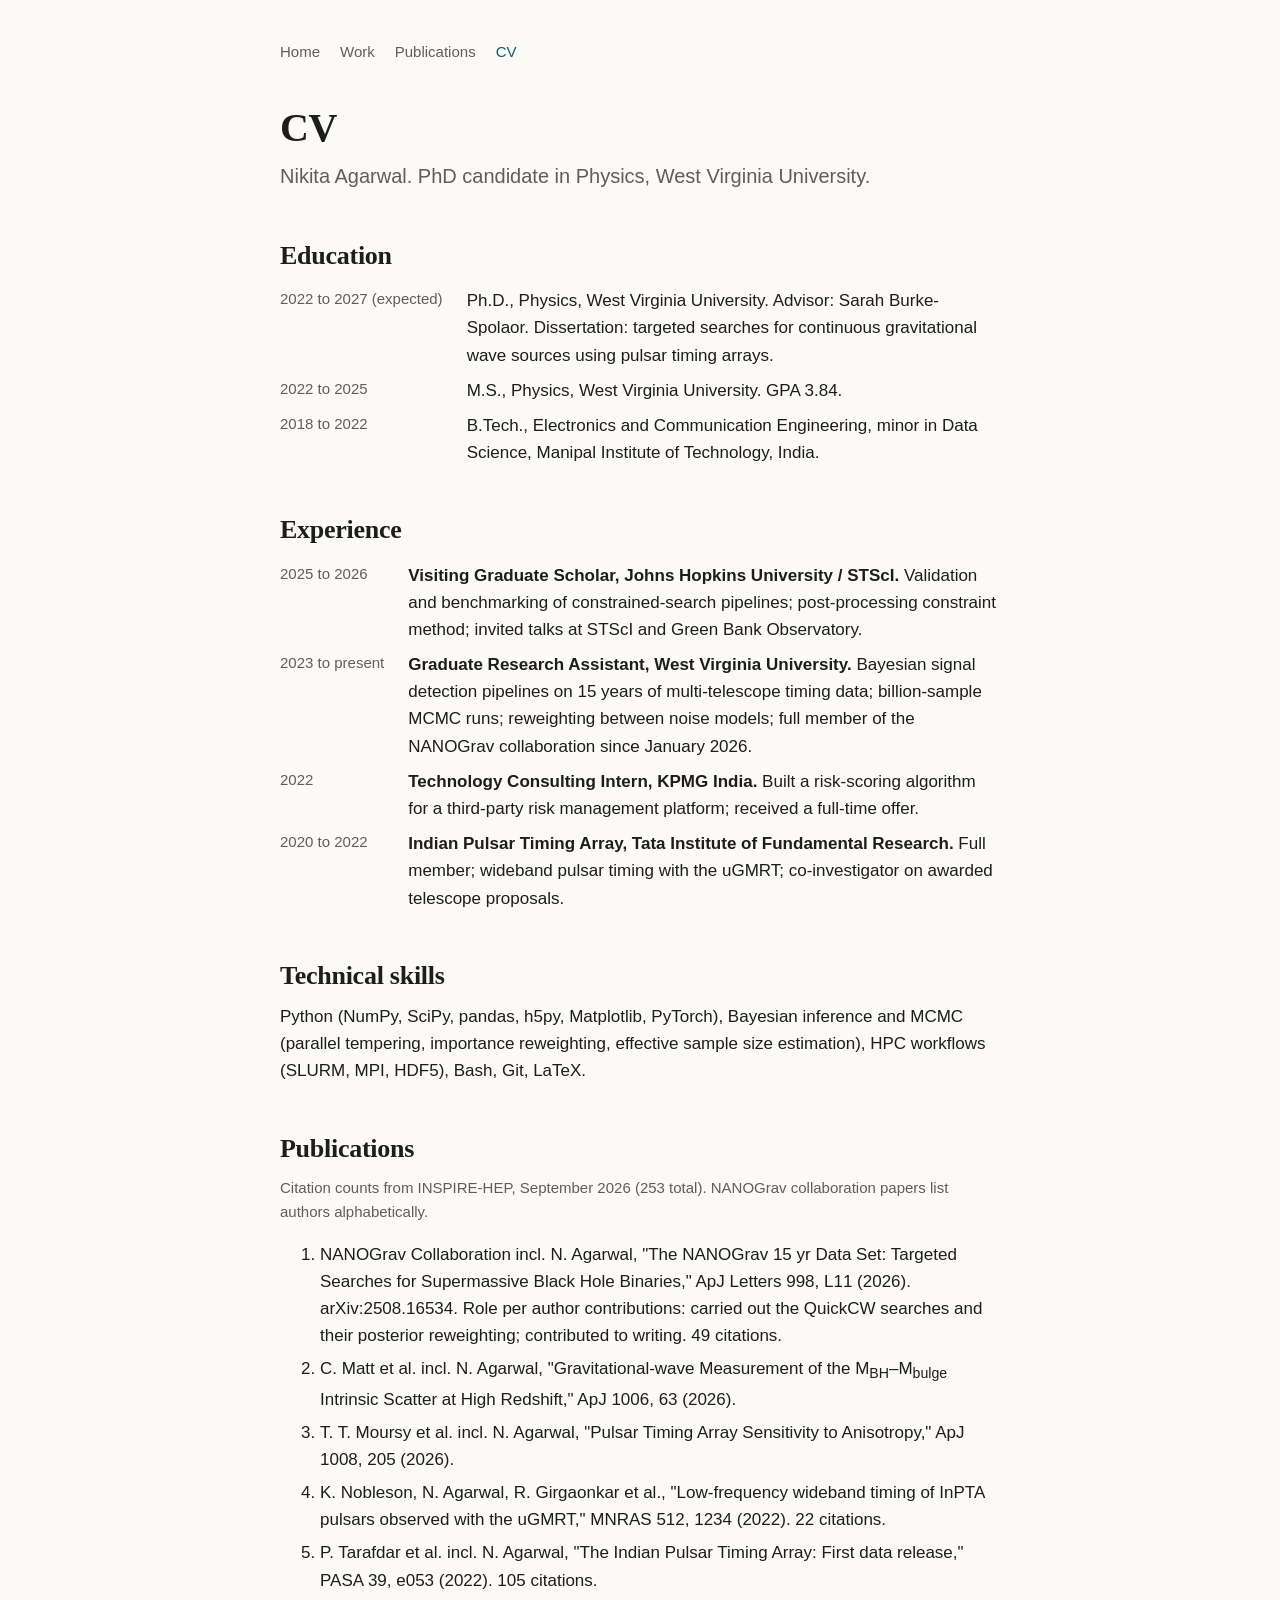
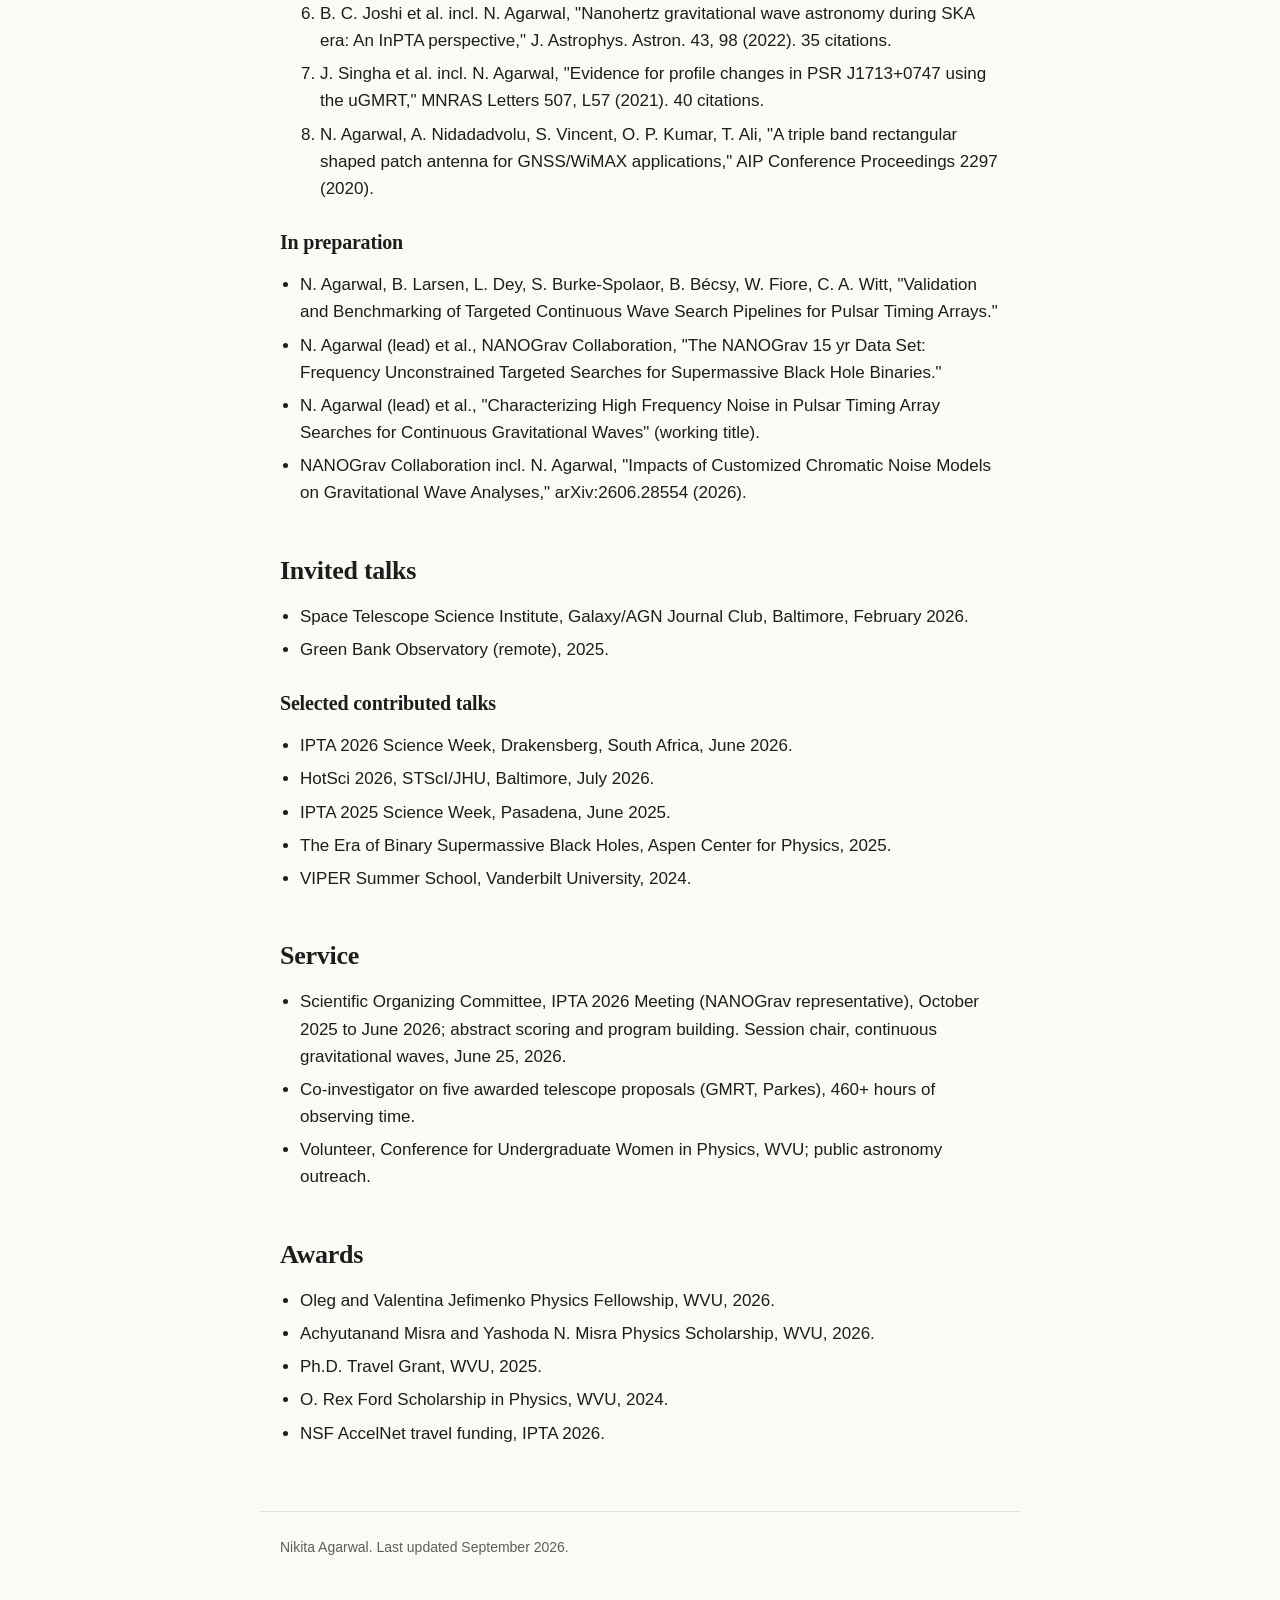
==== cv.html @ 9b52d71b "Add files via upload" ====
<!doctype html>
<html lang="en">
<head>
<meta charset="utf-8">
<meta name="viewport" content="width=device-width, initial-scale=1">
<title>Nikita Agarwal, CV</title>
<meta name="description" content="CV of Nikita Agarwal: education, experience, publications, talks, service and awards.">
<link rel="stylesheet" href="style.css">
</head>
<body>
<header>
  <nav>
    <a href="index.html">Home</a>
    <a href="index.html#work">Work</a>
    <a href="index.html#publications">Publications</a>
    <a href="cv.html" aria-current="page">CV</a>
  </nav>
  <h1>CV</h1>
  <p class="lede">Nikita Agarwal. PhD candidate in Physics, West Virginia University.</p>
</header>

<main>
  <h2>Education</h2>
  <dl class="kv">
    <dt>2022 to 2027 (expected)</dt><dd>Ph.D., Physics, West Virginia University. Advisor: Sarah Burke-Spolaor. Dissertation: targeted searches for continuous gravitational wave sources using pulsar timing arrays.</dd>
    <dt>2022 to 2025</dt><dd>M.S., Physics, West Virginia University. GPA 3.84.</dd>
    <dt>2018 to 2022</dt><dd>B.Tech., Electronics and Communication Engineering, minor in Data Science, Manipal Institute of Technology, India.</dd>
  </dl>

  <h2>Experience</h2>
  <dl class="kv">
    <dt>2025 to 2026</dt><dd><strong>Visiting Graduate Scholar, Johns Hopkins University / STScI.</strong> Validation and benchmarking of constrained-search pipelines; post-processing constraint method; invited talks at STScI and Green Bank Observatory.</dd>
    <dt>2023 to present</dt><dd><strong>Graduate Research Assistant, West Virginia University.</strong> Bayesian signal detection pipelines on 15 years of multi-telescope timing data; billion-sample MCMC runs; reweighting between noise models; full member of the NANOGrav collaboration since January 2026.</dd>
    <dt>2022</dt><dd><strong>Technology Consulting Intern, KPMG India.</strong> Built a risk-scoring algorithm for a third-party risk management platform; received a full-time offer.</dd>
    <dt>2020 to 2022</dt><dd><strong>Indian Pulsar Timing Array, Tata Institute of Fundamental Research.</strong> Full member; wideband pulsar timing with the uGMRT; co-investigator on awarded telescope proposals.</dd>
  </dl>

  <h2>Technical skills</h2>
  <p>Python (NumPy, SciPy, pandas, h5py, Matplotlib, PyTorch), Bayesian inference and MCMC (parallel tempering, importance reweighting, effective sample size estimation), HPC workflows (SLURM, MPI, HDF5), Bash, Git, LaTeX.</p>

  <h2>Publications</h2>
  <p class="meta">Citation counts from INSPIRE-HEP, September 2026 (253 total). NANOGrav collaboration papers list authors alphabetically.</p>
  <ol>
    <li>NANOGrav Collaboration incl. N. Agarwal, "The NANOGrav 15 yr Data Set: Targeted Searches for Supermassive Black Hole Binaries," ApJ Letters 998, L11 (2026). arXiv:2508.16534. Role per author contributions: carried out the QuickCW searches and their posterior reweighting; contributed to writing. 49 citations.</li>
    <li>C. Matt et al. incl. N. Agarwal, "Gravitational-wave Measurement of the M<sub>BH</sub>–M<sub>bulge</sub> Intrinsic Scatter at High Redshift," ApJ 1006, 63 (2026).</li>
    <li>T. T. Moursy et al. incl. N. Agarwal, "Pulsar Timing Array Sensitivity to Anisotropy," ApJ 1008, 205 (2026).</li>
    <li>K. Nobleson, N. Agarwal, R. Girgaonkar et al., "Low-frequency wideband timing of InPTA pulsars observed with the uGMRT," MNRAS 512, 1234 (2022). 22 citations.</li>
    <li>P. Tarafdar et al. incl. N. Agarwal, "The Indian Pulsar Timing Array: First data release," PASA 39, e053 (2022). 105 citations.</li>
    <li>B. C. Joshi et al. incl. N. Agarwal, "Nanohertz gravitational wave astronomy during SKA era: An InPTA perspective," J. Astrophys. Astron. 43, 98 (2022). 35 citations.</li>
    <li>J. Singha et al. incl. N. Agarwal, "Evidence for profile changes in PSR J1713+0747 using the uGMRT," MNRAS Letters 507, L57 (2021). 40 citations.</li>
    <li>N. Agarwal, A. Nidadadvolu, S. Vincent, O. P. Kumar, T. Ali, "A triple band rectangular shaped patch antenna for GNSS/WiMAX applications," AIP Conference Proceedings 2297 (2020).</li>
  </ol>
  <h3>In preparation</h3>
  <ul>
    <li>N. Agarwal, B. Larsen, L. Dey, S. Burke-Spolaor, B. Bécsy, W. Fiore, C. A. Witt, "Validation and Benchmarking of Targeted Continuous Wave Search Pipelines for Pulsar Timing Arrays."</li>
    <li>N. Agarwal (lead) et al., NANOGrav Collaboration, "The NANOGrav 15 yr Data Set: Frequency Unconstrained Targeted Searches for Supermassive Black Hole Binaries."</li>
    <li>N. Agarwal (lead) et al., "Characterizing High Frequency Noise in Pulsar Timing Array Searches for Continuous Gravitational Waves" (working title).</li>
    <li>NANOGrav Collaboration incl. N. Agarwal, "Impacts of Customized Chromatic Noise Models on Gravitational Wave Analyses," arXiv:2606.28554 (2026).</li>
  </ul>

  <h2>Invited talks</h2>
  <ul>
    <li>Space Telescope Science Institute, Galaxy/AGN Journal Club, Baltimore, February 2026.</li>
    <li>Green Bank Observatory (remote), 2025.</li>
  </ul>
  <h3>Selected contributed talks</h3>
  <ul>
    <li>IPTA 2026 Science Week, Drakensberg, South Africa, June 2026.</li>
    <li>HotSci 2026, STScI/JHU, Baltimore, July 2026.</li>
    <li>IPTA 2025 Science Week, Pasadena, June 2025.</li>
    <li>The Era of Binary Supermassive Black Holes, Aspen Center for Physics, 2025.</li>
    <li>VIPER Summer School, Vanderbilt University, 2024.</li>
  </ul>

  <h2>Service</h2>
  <ul>
    <li>Scientific Organizing Committee, IPTA 2026 Meeting (NANOGrav representative), October 2025 to June 2026; abstract scoring and program building. Session chair, continuous gravitational waves, June 25, 2026.</li>
    <li>Co-investigator on five awarded telescope proposals (GMRT, Parkes), 460+ hours of observing time.</li>
    <li>Volunteer, Conference for Undergraduate Women in Physics, WVU; public astronomy outreach.</li>
  </ul>

  <h2>Awards</h2>
  <ul>
    <li>Oleg and Valentina Jefimenko Physics Fellowship, WVU, 2026.</li>
    <li>Achyutanand Misra and Yashoda N. Misra Physics Scholarship, WVU, 2026.</li>
    <li>Ph.D. Travel Grant, WVU, 2025.</li>
    <li>O. Rex Ford Scholarship in Physics, WVU, 2024.</li>
    <li>NSF AccelNet travel funding, IPTA 2026.</li>
  </ul>
</main>

<footer>Nikita Agarwal. Last updated September 2026.</footer>
</body>
</html>
---- style.css ----
:root {
  --bg: #fbfaf7;
  --fg: #1d1d1b;
  --muted: #5f5e59;
  --accent: #0f5e63;
  --line: #e3e1da;
  --card: #ffffff;
  --maxw: 760px;
}
@media (prefers-color-scheme: dark) {
  :root {
    --bg: #14151a;
    --fg: #ececea;
    --muted: #a3a29b;
    --accent: #6fc5c8;
    --line: #2b2d35;
    --card: #1b1d24;
  }
}
* { box-sizing: border-box; }
html { -webkit-text-size-adjust: 100%; }
body {
  margin: 0;
  background: var(--bg);
  color: var(--fg);
  font: 17px/1.6 -apple-system, BlinkMacSystemFont, "Segoe UI", Roboto, Helvetica, Arial, sans-serif;
}
main, header, footer { max-width: var(--maxw); margin: 0 auto; padding: 0 20px; }
header { padding-top: 40px; }
nav { display: flex; gap: 20px; font-size: 15px; margin-bottom: 40px; }
nav a { color: var(--muted); text-decoration: none; }
nav a:hover, nav a[aria-current="page"] { color: var(--accent); }
h1, h2, h3 { font-family: Georgia, "Times New Roman", serif; font-weight: 600; line-height: 1.2; letter-spacing: -0.01em; }
h1 { font-size: 40px; margin: 0 0 8px; }
h2 { font-size: 26px; margin: 48px 0 12px; }
h3 { font-size: 20px; margin: 28px 0 8px; }
.lede { font-size: 20px; color: var(--muted); margin: 0 0 24px; }
a { color: var(--accent); }
p { margin: 0 0 16px; }
.cards { display: grid; gap: 16px; margin: 20px 0; }
.card { display: block; padding: 18px 20px; border: 1px solid var(--line); border-radius: 10px; background: var(--card); text-decoration: none; color: inherit; }
.card:hover { border-color: var(--accent); }
.card h3 { margin: 0 0 6px; }
.card p { margin: 0; color: var(--muted); font-size: 16px; }
.card .tag { display: inline-block; font-size: 13px; color: var(--accent); margin-bottom: 8px; letter-spacing: 0.02em; }
ul { padding-left: 20px; }
li { margin-bottom: 6px; }
.meta { color: var(--muted); font-size: 15px; }
.kv { display: grid; grid-template-columns: 1fr; gap: 8px 24px; margin: 16px 0; }
@media (min-width: 560px) { .kv { grid-template-columns: max-content 1fr; } }
.kv dt { color: var(--muted); font-size: 15px; }
.kv dd { margin: 0; }
footer { border-top: 1px solid var(--line); margin-top: 64px; padding: 24px 20px 48px; color: var(--muted); font-size: 14px; }
figure { margin: 24px 0; padding: 16px 20px; border-left: 3px solid var(--accent); background: var(--card); border-radius: 0 8px 8px 0; }
figure p { margin: 0; }
figcaption { color: var(--muted); font-size: 14px; margin-top: 8px; }
table { border-collapse: collapse; width: 100%; font-size: 15px; margin: 16px 0; }
th, td { text-align: left; padding: 8px 10px; border-bottom: 1px solid var(--line); vertical-align: top; }
th { color: var(--muted); font-weight: 600; }
code { font-family: ui-monospace, SFMono-Regular, Menlo, monospace; font-size: 0.92em; }
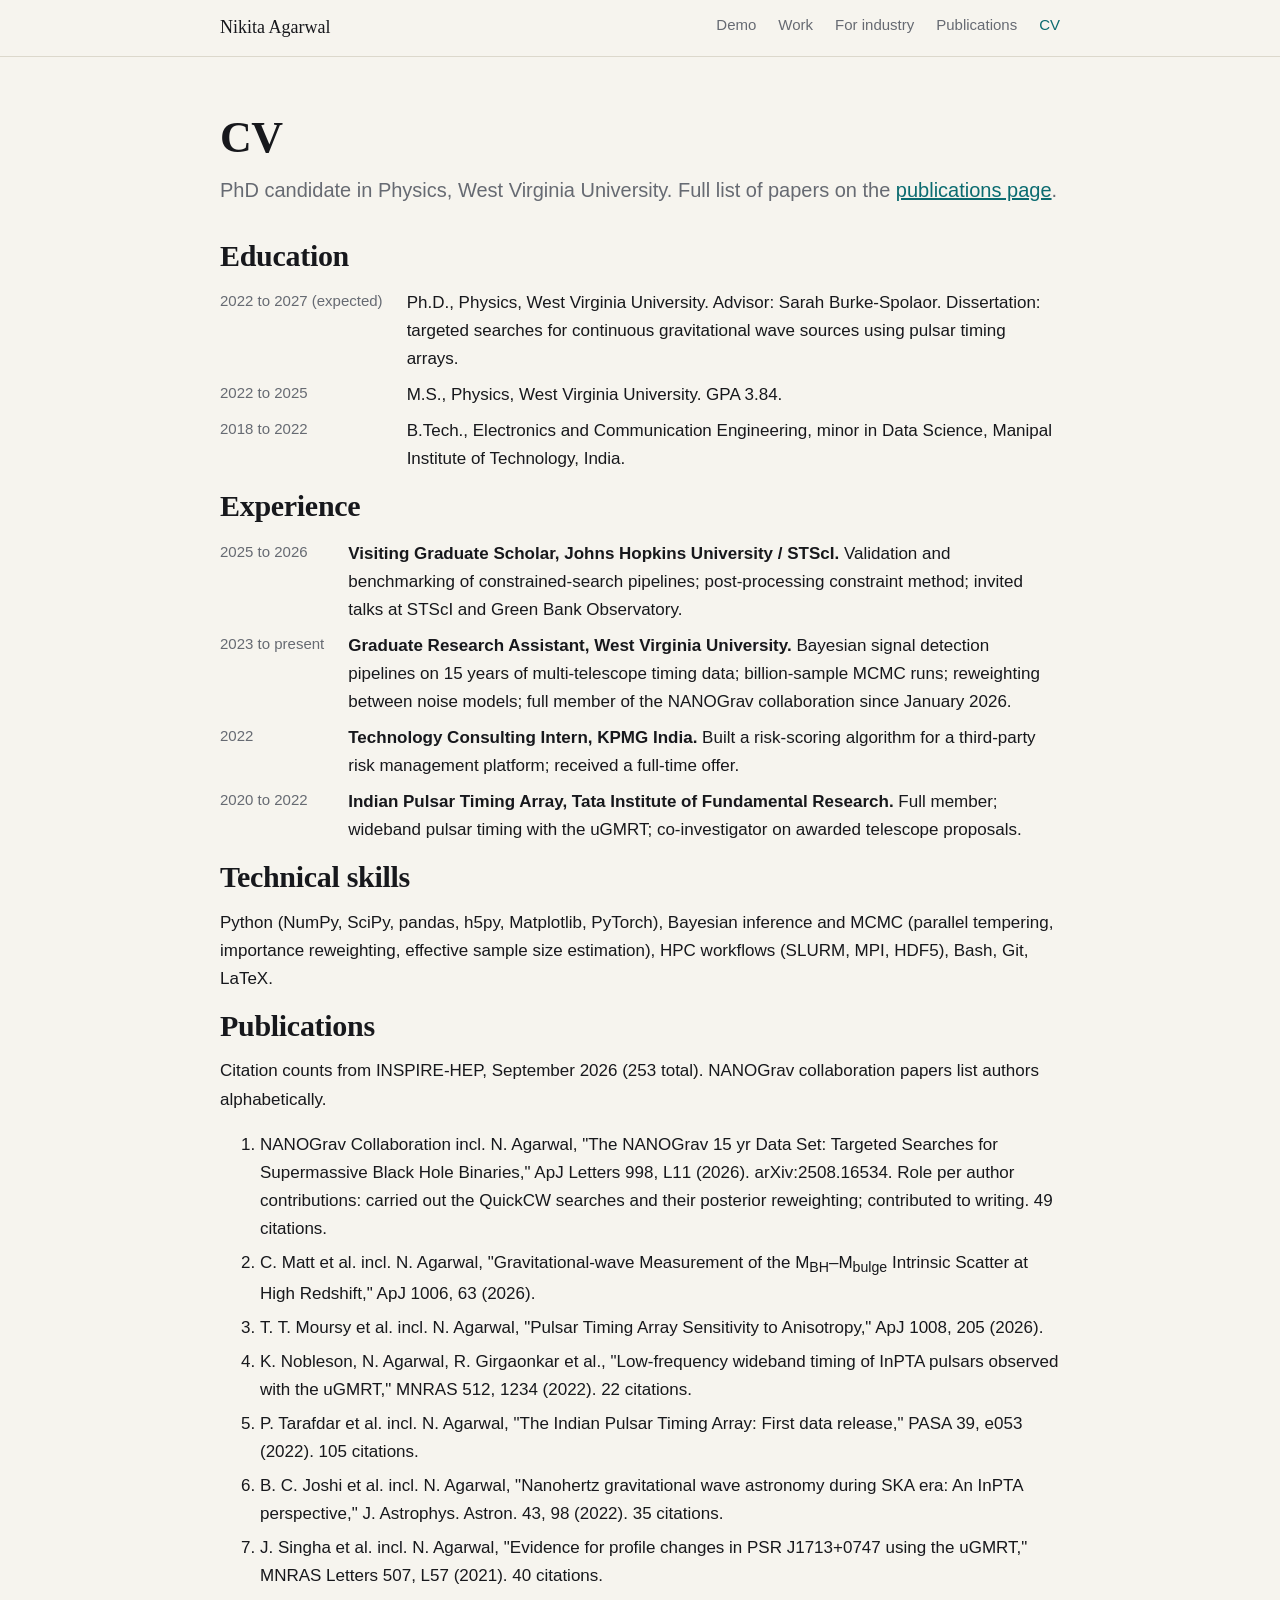
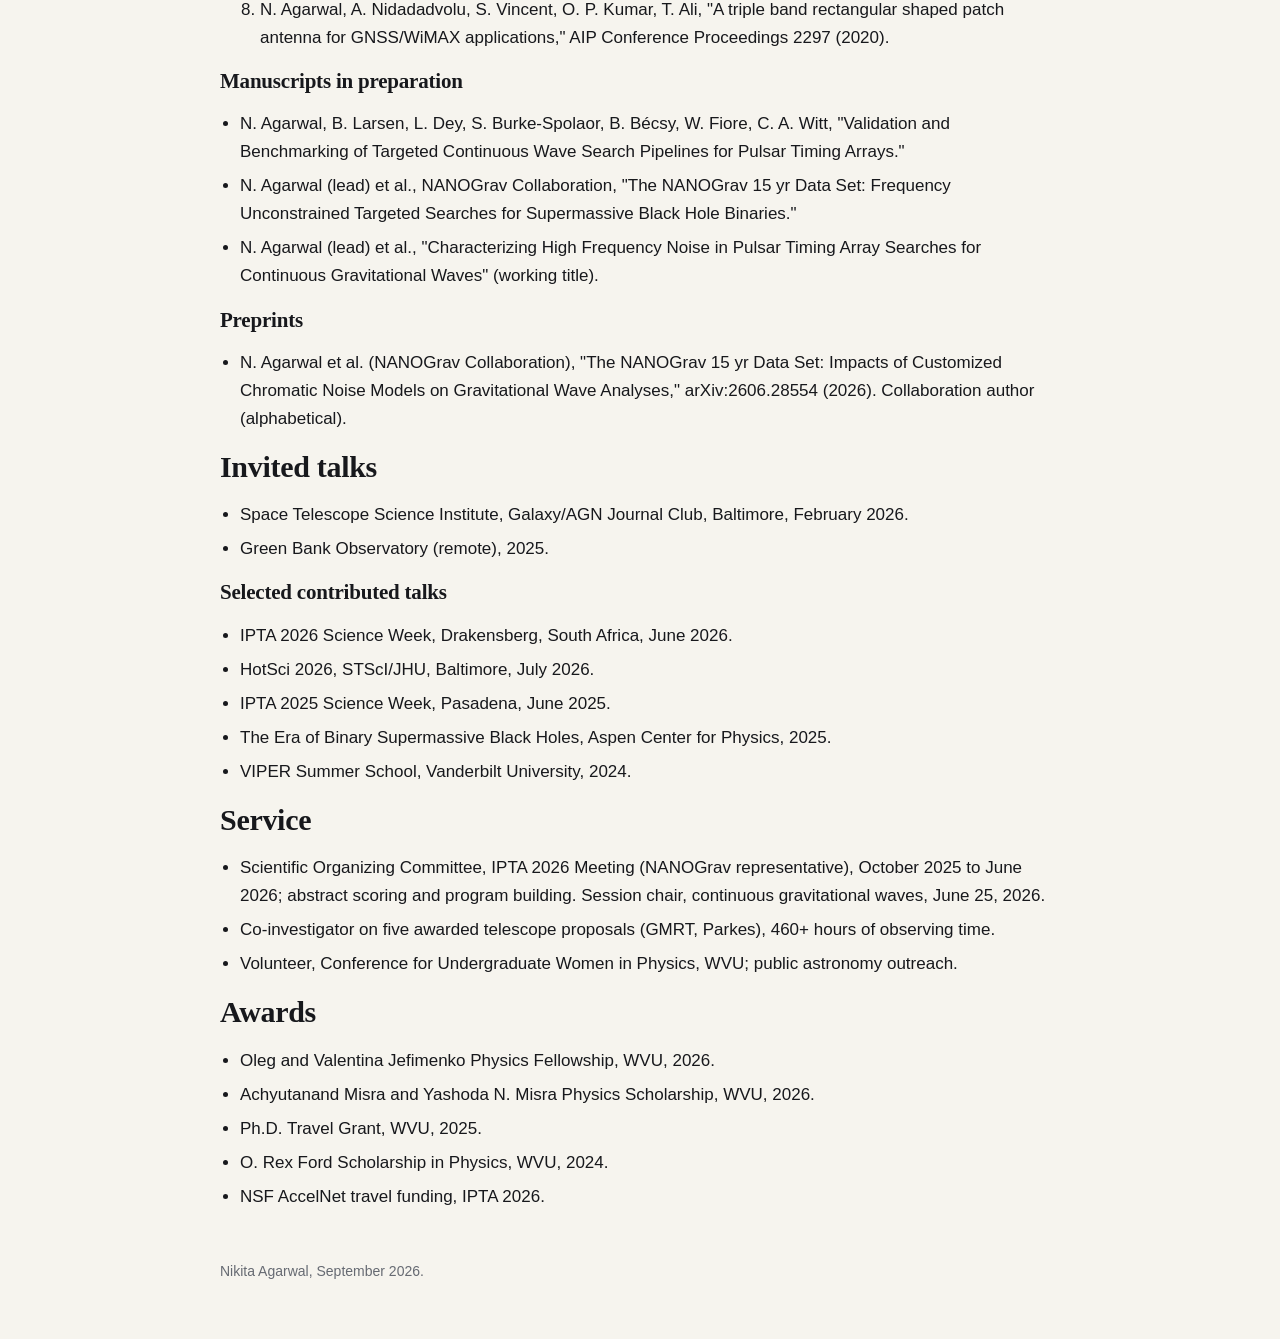
==== commit 242ca5e1: "Add files via upload" ====
--- a/cv.html
+++ b/cv.html
@@ -8,18 +8,22 @@
 <link rel="stylesheet" href="style.css">
 </head>
 <body>
-<header>
-  <nav>
-    <a href="index.html">Home</a>
-    <a href="index.html#work">Work</a>
-    <a href="index.html#publications">Publications</a>
-    <a href="cv.html" aria-current="page">CV</a>
-  </nav>
+<div class="nav"><div class="wrap">
+  <a class="brand" href="index.html">Nikita Agarwal</a>
+  <ul>
+    <li><a href="index.html#demo">Demo</a></li>
+    <li><a href="index.html#work">Work</a></li>
+    <li><a href="industry.html">For industry</a></li>
+    <li><a href="publications.html">Publications</a></li>
+    <li><a href="cv.html" aria-current="page">CV</a></li>
+  </ul>
+</div></div>
+<div class="article"><div class="wrap">
   <h1>CV</h1>
-  <p class="lede">Nikita Agarwal. PhD candidate in Physics, West Virginia University.</p>
-</header>
+  <p class="lede">PhD candidate in Physics, West Virginia University. Full list of papers on the <a href="publications.html">publications page</a>.</p>
+</div></div>
 
-<main>
+<main class="wrap">
   <h2>Education</h2>
   <dl class="kv">
     <dt>2022 to 2027 (expected)</dt><dd>Ph.D., Physics, West Virginia University. Advisor: Sarah Burke-Spolaor. Dissertation: targeted searches for continuous gravitational wave sources using pulsar timing arrays.</dd>
@@ -50,12 +54,15 @@
     <li>J. Singha et al. incl. N. Agarwal, "Evidence for profile changes in PSR J1713+0747 using the uGMRT," MNRAS Letters 507, L57 (2021). 40 citations.</li>
     <li>N. Agarwal, A. Nidadadvolu, S. Vincent, O. P. Kumar, T. Ali, "A triple band rectangular shaped patch antenna for GNSS/WiMAX applications," AIP Conference Proceedings 2297 (2020).</li>
   </ol>
-  <h3>In preparation</h3>
+  <h3>Manuscripts in preparation</h3>
   <ul>
     <li>N. Agarwal, B. Larsen, L. Dey, S. Burke-Spolaor, B. Bécsy, W. Fiore, C. A. Witt, "Validation and Benchmarking of Targeted Continuous Wave Search Pipelines for Pulsar Timing Arrays."</li>
     <li>N. Agarwal (lead) et al., NANOGrav Collaboration, "The NANOGrav 15 yr Data Set: Frequency Unconstrained Targeted Searches for Supermassive Black Hole Binaries."</li>
     <li>N. Agarwal (lead) et al., "Characterizing High Frequency Noise in Pulsar Timing Array Searches for Continuous Gravitational Waves" (working title).</li>
-    <li>NANOGrav Collaboration incl. N. Agarwal, "Impacts of Customized Chromatic Noise Models on Gravitational Wave Analyses," arXiv:2606.28554 (2026).</li>
+  </ul>
+  <h3>Preprints</h3>
+  <ul>
+    <li>N. Agarwal et al. (NANOGrav Collaboration), "The NANOGrav 15 yr Data Set: Impacts of Customized Chromatic Noise Models on Gravitational Wave Analyses," arXiv:2606.28554 (2026). Collaboration author (alphabetical).</li>
   </ul>
 
   <h2>Invited talks</h2>
@@ -89,6 +96,7 @@
   </ul>
 </main>
 
-<footer>Nikita Agarwal. Last updated September 2026.</footer>
+<footer><div class="wrap"><span>Nikita Agarwal, September 2026.</span></div></footer>
+<script src="script.js"></script>
 </body>
 </html>
--- a/style.css
+++ b/style.css
@@ -1,60 +1,144 @@
 :root {
-  --bg: #fbfaf7;
-  --fg: #1d1d1b;
-  --muted: #5f5e59;
-  --accent: #0f5e63;
-  --line: #e3e1da;
-  --card: #ffffff;
-  --maxw: 760px;
+  --bg: #f6f4ee;
+  --bg2: #ecE9df;
+  --fg: #17181c;
+  --muted: #666a72;
+  --accent: #0b6b70;
+  --accent2: #c8622b;
+  --line: #dcd8cc;
+  --card: #fffdf8;
+  --maxw: 880px;
+  --serif: Georgia, "Times New Roman", serif;
+  --sans: -apple-system, BlinkMacSystemFont, "Segoe UI", Roboto, Helvetica, Arial, sans-serif;
 }
 @media (prefers-color-scheme: dark) {
   :root {
-    --bg: #14151a;
-    --fg: #ececea;
-    --muted: #a3a29b;
-    --accent: #6fc5c8;
-    --line: #2b2d35;
-    --card: #1b1d24;
+    --bg: #101216; --bg2: #171a20; --fg: #ebe9e2; --muted: #9a9ea8;
+    --accent: #5fd0d3; --accent2: #f0925f; --line: #262a33; --card: #171a20;
   }
 }
 * { box-sizing: border-box; }
-html { -webkit-text-size-adjust: 100%; }
-body {
-  margin: 0;
-  background: var(--bg);
-  color: var(--fg);
-  font: 17px/1.6 -apple-system, BlinkMacSystemFont, "Segoe UI", Roboto, Helvetica, Arial, sans-serif;
-}
-main, header, footer { max-width: var(--maxw); margin: 0 auto; padding: 0 20px; }
-header { padding-top: 40px; }
-nav { display: flex; gap: 20px; font-size: 15px; margin-bottom: 40px; }
-nav a { color: var(--muted); text-decoration: none; }
-nav a:hover, nav a[aria-current="page"] { color: var(--accent); }
-h1, h2, h3 { font-family: Georgia, "Times New Roman", serif; font-weight: 600; line-height: 1.2; letter-spacing: -0.01em; }
-h1 { font-size: 40px; margin: 0 0 8px; }
-h2 { font-size: 26px; margin: 48px 0 12px; }
-h3 { font-size: 20px; margin: 28px 0 8px; }
-.lede { font-size: 20px; color: var(--muted); margin: 0 0 24px; }
+html { scroll-behavior: smooth; -webkit-text-size-adjust: 100%; }
+body { margin: 0; background: var(--bg); color: var(--fg); font: 17px/1.65 var(--sans); }
 a { color: var(--accent); }
+h1, h2, h3 { font-family: var(--serif); font-weight: 600; line-height: 1.15; letter-spacing: -0.01em; margin: 0; }
+h2 { font-size: 30px; margin-bottom: 14px; }
+h3 { font-size: 21px; }
 p { margin: 0 0 16px; }
-.cards { display: grid; gap: 16px; margin: 20px 0; }
-.card { display: block; padding: 18px 20px; border: 1px solid var(--line); border-radius: 10px; background: var(--card); text-decoration: none; color: inherit; }
-.card:hover { border-color: var(--accent); }
-.card h3 { margin: 0 0 6px; }
-.card p { margin: 0; color: var(--muted); font-size: 16px; }
-.card .tag { display: inline-block; font-size: 13px; color: var(--accent); margin-bottom: 8px; letter-spacing: 0.02em; }
-ul { padding-left: 20px; }
-li { margin-bottom: 6px; }
-.meta { color: var(--muted); font-size: 15px; }
+.wrap { max-width: var(--maxw); margin: 0 auto; padding: 0 20px; }
+.muted { color: var(--muted); }
+.small { font-size: 15px; }
+
+/* nav */
+.nav { position: sticky; top: 0; z-index: 10; background: color-mix(in srgb, var(--bg) 88%, transparent); backdrop-filter: blur(8px); border-bottom: 1px solid var(--line); }
+.nav .wrap { display: flex; align-items: center; justify-content: space-between; height: 56px; }
+.nav .brand { font-family: var(--serif); font-size: 18px; color: var(--fg); text-decoration: none; }
+.nav ul { list-style: none; margin: 0; padding: 0; display: flex; gap: 22px; }
+.nav a { color: var(--muted); text-decoration: none; font-size: 15px; }
+.nav a:hover, .nav a[aria-current="page"] { color: var(--accent); }
+
+/* hero: deep-sky panel, always dark */
+.hero { position: relative; overflow: hidden; background: radial-gradient(120% 90% at 70% 10%, #16294a 0%, #0a1220 55%, #060b15 100%); color: #f1f3f7; }
+.hero canvas { position: absolute; inset: 0; width: 100%; height: 100%; }
+.hero::after { content: ""; position: absolute; left: 0; right: 0; bottom: 0; height: 90px; background: linear-gradient(to bottom, transparent, var(--bg)); pointer-events: none; }
+.hero .tag { color: #b6bfd0; }
+.hero .btn { border-color: #9fd9dc; color: #dff7f8; }
+.hero .btn.primary { background: #5fd0d3; border-color: #5fd0d3; color: #06222a; }
+.hero .btn:hover { background: #5fd0d3; color: #06222a; }
+.hero .eyebrow { font-size: 13px; letter-spacing: .14em; text-transform: uppercase; color: #8fc7cb; margin-bottom: 14px; }
+.hero .wrap { position: relative; display: grid; grid-template-columns: 1fr; gap: 28px; padding: 64px 20px 56px; align-items: center; }
+@media (min-width: 720px) { .hero .wrap { grid-template-columns: 1.4fr 1fr; padding: 110px 20px 120px; min-height: 520px; } }
+.hero h1 { font-size: clamp(38px, 6vw, 60px); margin-bottom: 14px; }
+.hero .tag { font-size: 20px; margin-bottom: 24px; max-width: 34ch; }
+.hero .cta { display: flex; flex-wrap: wrap; gap: 12px; }
+.btn { display: inline-block; padding: 10px 18px; border-radius: 999px; text-decoration: none; font-size: 15px; border: 1px solid var(--accent); color: var(--accent); background: transparent; transition: background .15s, color .15s; cursor: pointer; font-family: var(--sans); }
+.btn.primary { background: var(--accent); color: #fff; }
+.btn:hover { background: var(--accent); color: #fff; }
+.portrait { justify-self: center; width: min(260px, 70vw); aspect-ratio: 1; border-radius: 50%; object-fit: cover; object-position: 50% 20%; border: 3px solid rgba(255,255,255,.85); box-shadow: 0 0 0 10px rgba(95,208,211,.18), 0 30px 60px rgba(0,0,0,.45); }
+.portrait[hidden] { display: none; }
+
+/* sections */
+section { padding: 64px 0; border-bottom: 1px solid var(--line); }
+section.alt { background: var(--bg2); }
+body.js .reveal { opacity: 0; transform: translateY(14px); transition: opacity .6s ease, transform .6s ease; }
+body.js .reveal.in { opacity: 1; transform: none; }
+.lead { font-size: 19px; max-width: 62ch; }
+
+/* demo */
+.demo { display: grid; grid-template-columns: 1fr; gap: 20px; margin-top: 20px; }
+@media (min-width: 760px) { .demo { grid-template-columns: 1fr 260px; } }
+.demo .panel { background: var(--card); border: 1px solid var(--line); border-radius: 14px; padding: 16px; }
+.demo canvas { width: 100%; height: 260px; display: block; border-radius: 8px; background: var(--bg2); }
+.demo label { display: block; font-size: 14px; color: var(--muted); margin: 14px 0 6px; }
+.demo input[type=range] { width: 100%; accent-color: var(--accent); }
+.demo .stat { font-family: var(--serif); font-size: 34px; line-height: 1; margin-top: 6px; }
+.demo .stat small { font-family: var(--sans); font-size: 13px; color: var(--muted); display: block; margin-top: 6px; }
+.seg { display: flex; border: 1px solid var(--line); border-radius: 999px; overflow: hidden; margin-top: 8px; }
+.seg button { flex: 1; border: 0; background: transparent; padding: 8px 6px; font: 14px var(--sans); color: var(--muted); cursor: pointer; }
+.seg button.on { background: var(--accent); color: #fff; }
+
+/* work cards */
+.grid { display: grid; grid-template-columns: 1fr; gap: 18px; margin-top: 24px; }
+@media (min-width: 720px) { .grid { grid-template-columns: 1fr 1fr; } }
+.card { position: relative; display: block; background: var(--card); border: 1px solid var(--line); border-radius: 14px; padding: 22px 22px 20px; text-decoration: none; color: inherit; transition: transform .18s, box-shadow .18s, border-color .18s; }
+.card:hover { transform: translateY(-3px); box-shadow: 0 14px 34px rgba(0,0,0,.10); border-color: var(--accent); }
+.card .kicker { font-size: 12px; letter-spacing: .08em; text-transform: uppercase; color: var(--accent2); margin-bottom: 10px; }
+.card h3 { margin-bottom: 8px; }
+.card p { margin: 0; color: var(--muted); font-size: 15.5px; }
+.card .num { position: absolute; top: 14px; right: 18px; font-family: var(--serif); font-size: 44px; color: var(--line); line-height: 1; }
+
+/* facts strip */
+.facts { display: grid; grid-template-columns: repeat(2, 1fr); gap: 16px; margin-top: 24px; }
+@media (min-width: 720px) { .facts { grid-template-columns: repeat(4, 1fr); } }
+.fact { border-left: 3px solid var(--accent); padding-left: 14px; }
+.fact b { display: block; font-family: var(--serif); font-size: 30px; font-weight: 600; }
+.fact span { font-size: 14px; color: var(--muted); }
+
+/* toolbox */
+.chips { display: flex; flex-wrap: wrap; gap: 8px; margin-top: 12px; }
+.chip { font-size: 14px; padding: 5px 12px; border-radius: 999px; background: var(--card); border: 1px solid var(--line); }
+
+/* publications */
+.pubs ol { padding-left: 1.4em; }
+.pubs li { margin-bottom: 14px; }
+.pubs h3 { margin: 30px 0 10px; }
+.pubs .role { display: block; color: var(--muted); font-size: 15px; }
+
+/* article pages */
+.article { padding: 56px 0 24px; }
+.article h1 { font-size: clamp(30px, 5vw, 44px); margin-bottom: 10px; }
+.article .lede { font-size: 20px; color: var(--muted); margin-bottom: 8px; }
+.article main { padding-bottom: 40px; }
+.article main h2 { font-size: 26px; margin: 40px 0 12px; }
+figure { margin: 24px 0; padding: 18px 22px; border-left: 3px solid var(--accent2); background: var(--card); border-radius: 0 10px 10px 0; }
+figure p { margin: 0; }
+figcaption { color: var(--muted); font-size: 14px; margin-top: 8px; }
 .kv { display: grid; grid-template-columns: 1fr; gap: 8px 24px; margin: 16px 0; }
 @media (min-width: 560px) { .kv { grid-template-columns: max-content 1fr; } }
 .kv dt { color: var(--muted); font-size: 15px; }
 .kv dd { margin: 0; }
-footer { border-top: 1px solid var(--line); margin-top: 64px; padding: 24px 20px 48px; color: var(--muted); font-size: 14px; }
-figure { margin: 24px 0; padding: 16px 20px; border-left: 3px solid var(--accent); background: var(--card); border-radius: 0 8px 8px 0; }
-figure p { margin: 0; }
-figcaption { color: var(--muted); font-size: 14px; margin-top: 8px; }
-table { border-collapse: collapse; width: 100%; font-size: 15px; margin: 16px 0; }
-th, td { text-align: left; padding: 8px 10px; border-bottom: 1px solid var(--line); vertical-align: top; }
-th { color: var(--muted); font-weight: 600; }
-code { font-family: ui-monospace, SFMono-Regular, Menlo, monospace; font-size: 0.92em; }
+ul { padding-left: 20px; } li { margin-bottom: 6px; }
+
+footer { padding: 32px 20px 56px; color: var(--muted); font-size: 14px; }
+footer .wrap { display: flex; flex-wrap: wrap; gap: 10px 24px; justify-content: space-between; }
+footer a { color: var(--muted); }
+@media (prefers-reduced-motion: reduce) { .reveal { transition: none; opacity: 1; transform: none; } html { scroll-behavior: auto; } }
+
+/* industry translation page */
+.split { display: grid; grid-template-columns: 1fr; gap: 14px; margin-top: 22px; }
+.row { display: grid; grid-template-columns: 1fr; gap: 6px 22px; background: var(--card); border: 1px solid var(--line); border-radius: 14px; padding: 16px 18px; cursor: pointer; transition: border-color .15s, transform .15s; }
+@media (min-width: 720px) { .row { grid-template-columns: 1fr 1fr; } }
+.row:hover { border-color: var(--accent); transform: translateY(-2px); }
+.row .side { font-size: 12px; letter-spacing: .08em; text-transform: uppercase; color: var(--muted); }
+.row .side.ind { color: var(--accent2); }
+.row h3 { font-size: 18px; margin: 2px 0 0; }
+.row .more { grid-column: 1 / -1; display: none; color: var(--muted); font-size: 15.5px; margin: 6px 0 0; padding-top: 10px; border-top: 1px dashed var(--line); }
+.row.open .more { display: block; }
+.row .hint { grid-column: 1 / -1; font-size: 12px; color: var(--muted); text-align: right; }
+.row.open .hint { display: none; }
+.roles { display: grid; grid-template-columns: 1fr; gap: 16px; margin-top: 20px; }
+@media (min-width: 720px) { .roles { grid-template-columns: repeat(2, 1fr); } }
+.role-card { background: var(--card); border: 1px solid var(--line); border-radius: 14px; padding: 18px 20px; }
+.role-card h3 { font-size: 19px; margin-bottom: 6px; }
+.role-card p { margin: 0; font-size: 15.5px; color: var(--muted); }
+.callout { border-left: 3px solid var(--accent); padding: 4px 0 4px 16px; font-size: 18px; max-width: 62ch; }
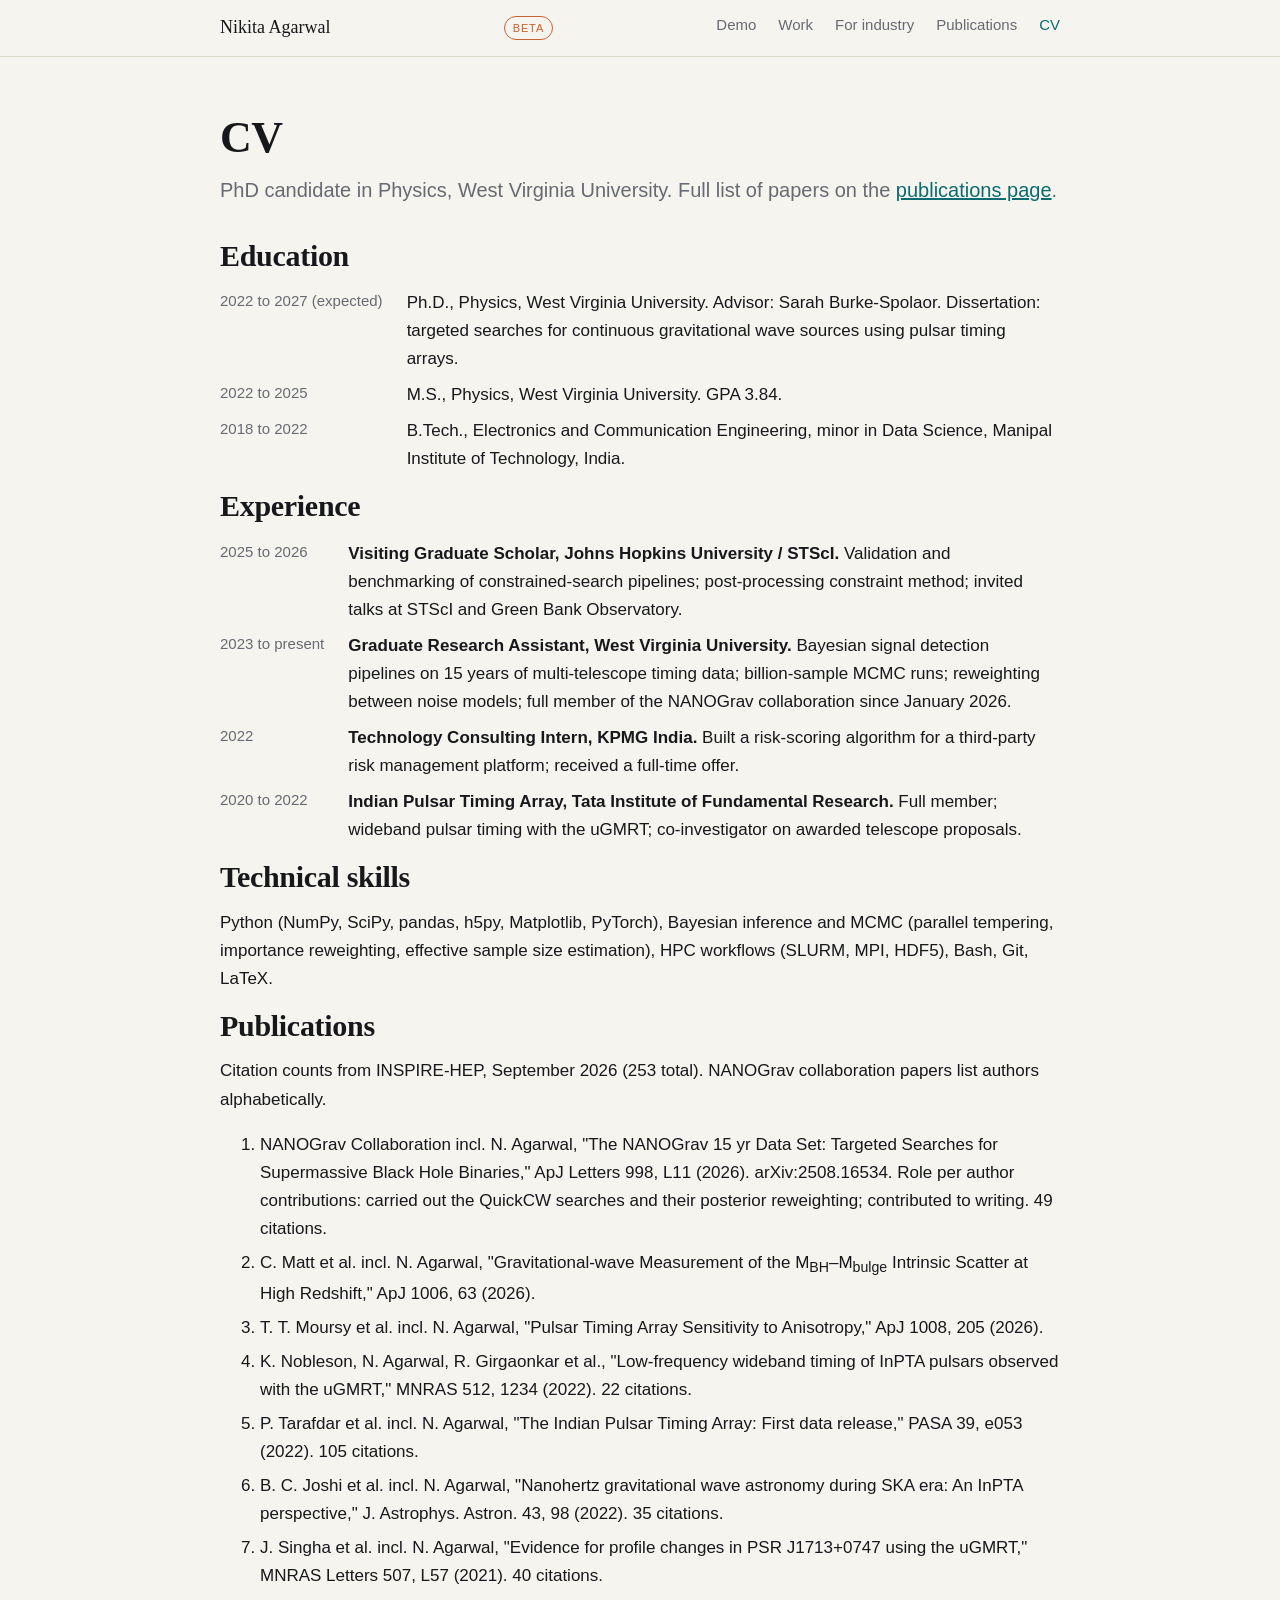
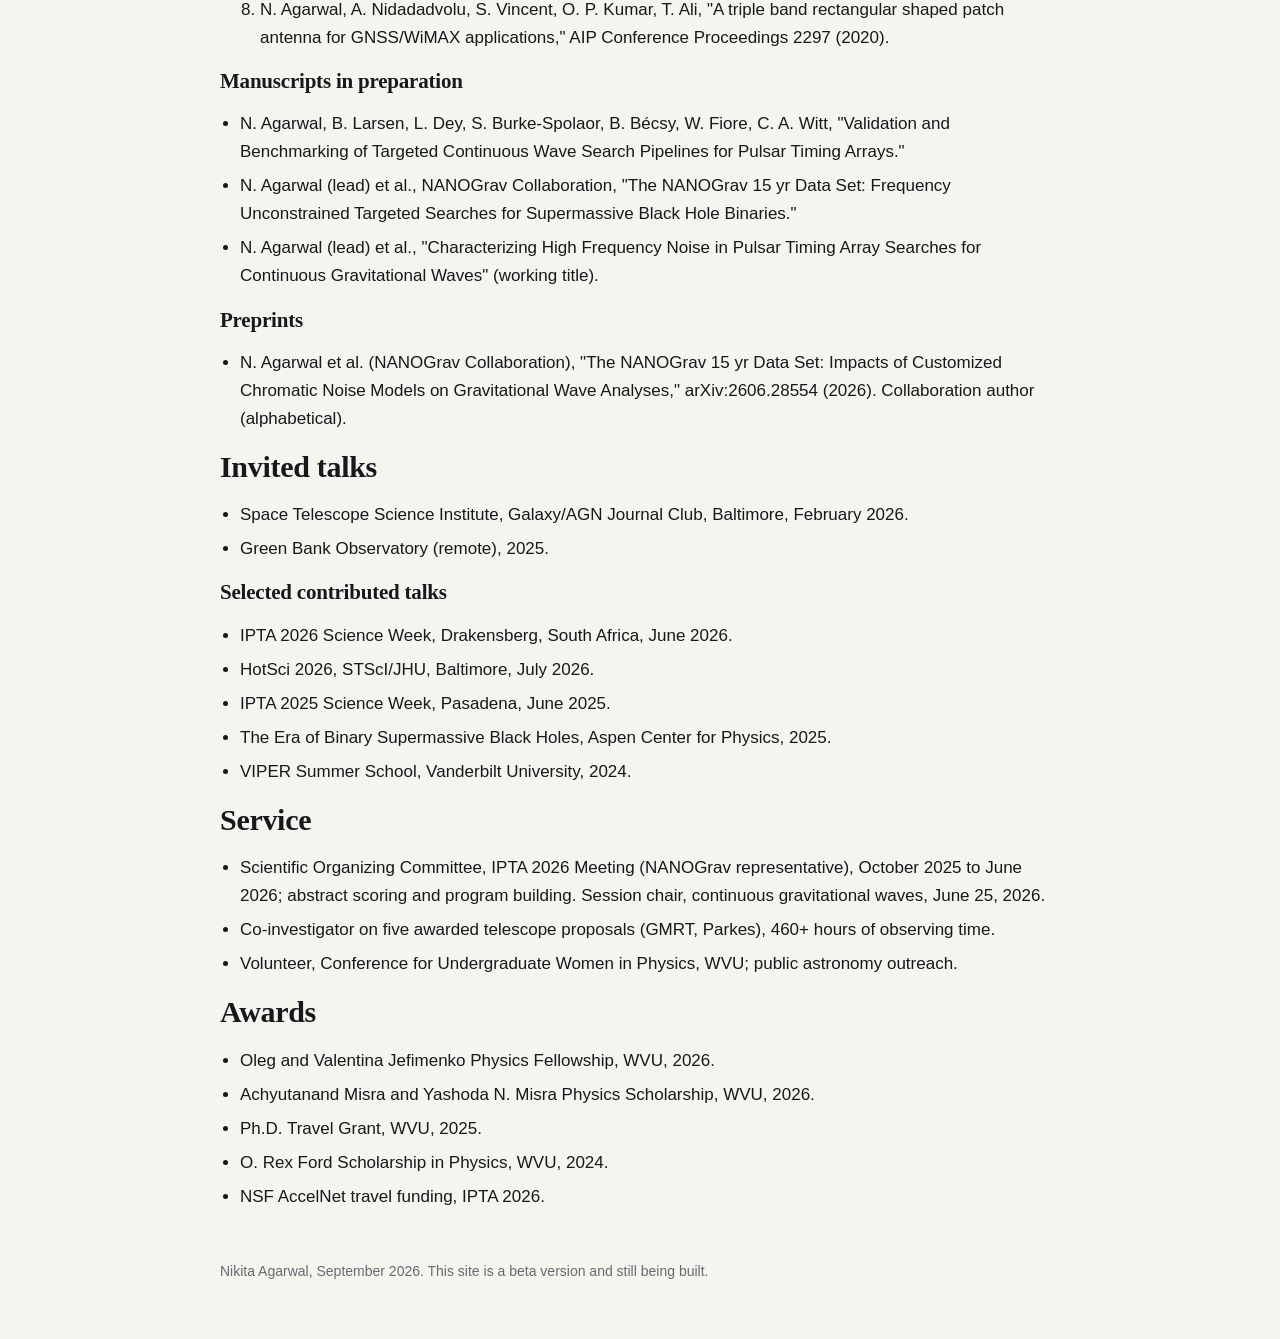
==== commit 9d9467fc: "Add files via upload" ====
--- a/cv.html
+++ b/cv.html
@@ -9,7 +9,7 @@
 </head>
 <body>
 <div class="nav"><div class="wrap">
-  <a class="brand" href="index.html">Nikita Agarwal</a>
+  <a class="brand" href="index.html">Nikita Agarwal</a><span class="beta" title="This site is a work in progress">beta</span>
   <ul>
     <li><a href="index.html#demo">Demo</a></li>
     <li><a href="index.html#work">Work</a></li>
@@ -96,7 +96,7 @@
   </ul>
 </main>
 
-<footer><div class="wrap"><span>Nikita Agarwal, September 2026.</span></div></footer>
+<footer><div class="wrap"><span>Nikita Agarwal, September 2026. This site is a beta version and still being built.</span></div></footer>
 <script src="script.js"></script>
 </body>
 </html>
--- a/style.css
+++ b/style.css
@@ -142,3 +142,5 @@
 .role-card h3 { font-size: 19px; margin-bottom: 6px; }
 .role-card p { margin: 0; font-size: 15.5px; color: var(--muted); }
 .callout { border-left: 3px solid var(--accent); padding: 4px 0 4px 16px; font-size: 18px; max-width: 62ch; }
+
+.beta { font-size: 11px; letter-spacing: .08em; text-transform: uppercase; color: var(--accent2); border: 1px solid var(--accent2); border-radius: 999px; padding: 2px 8px; margin-left: 10px; vertical-align: middle; }
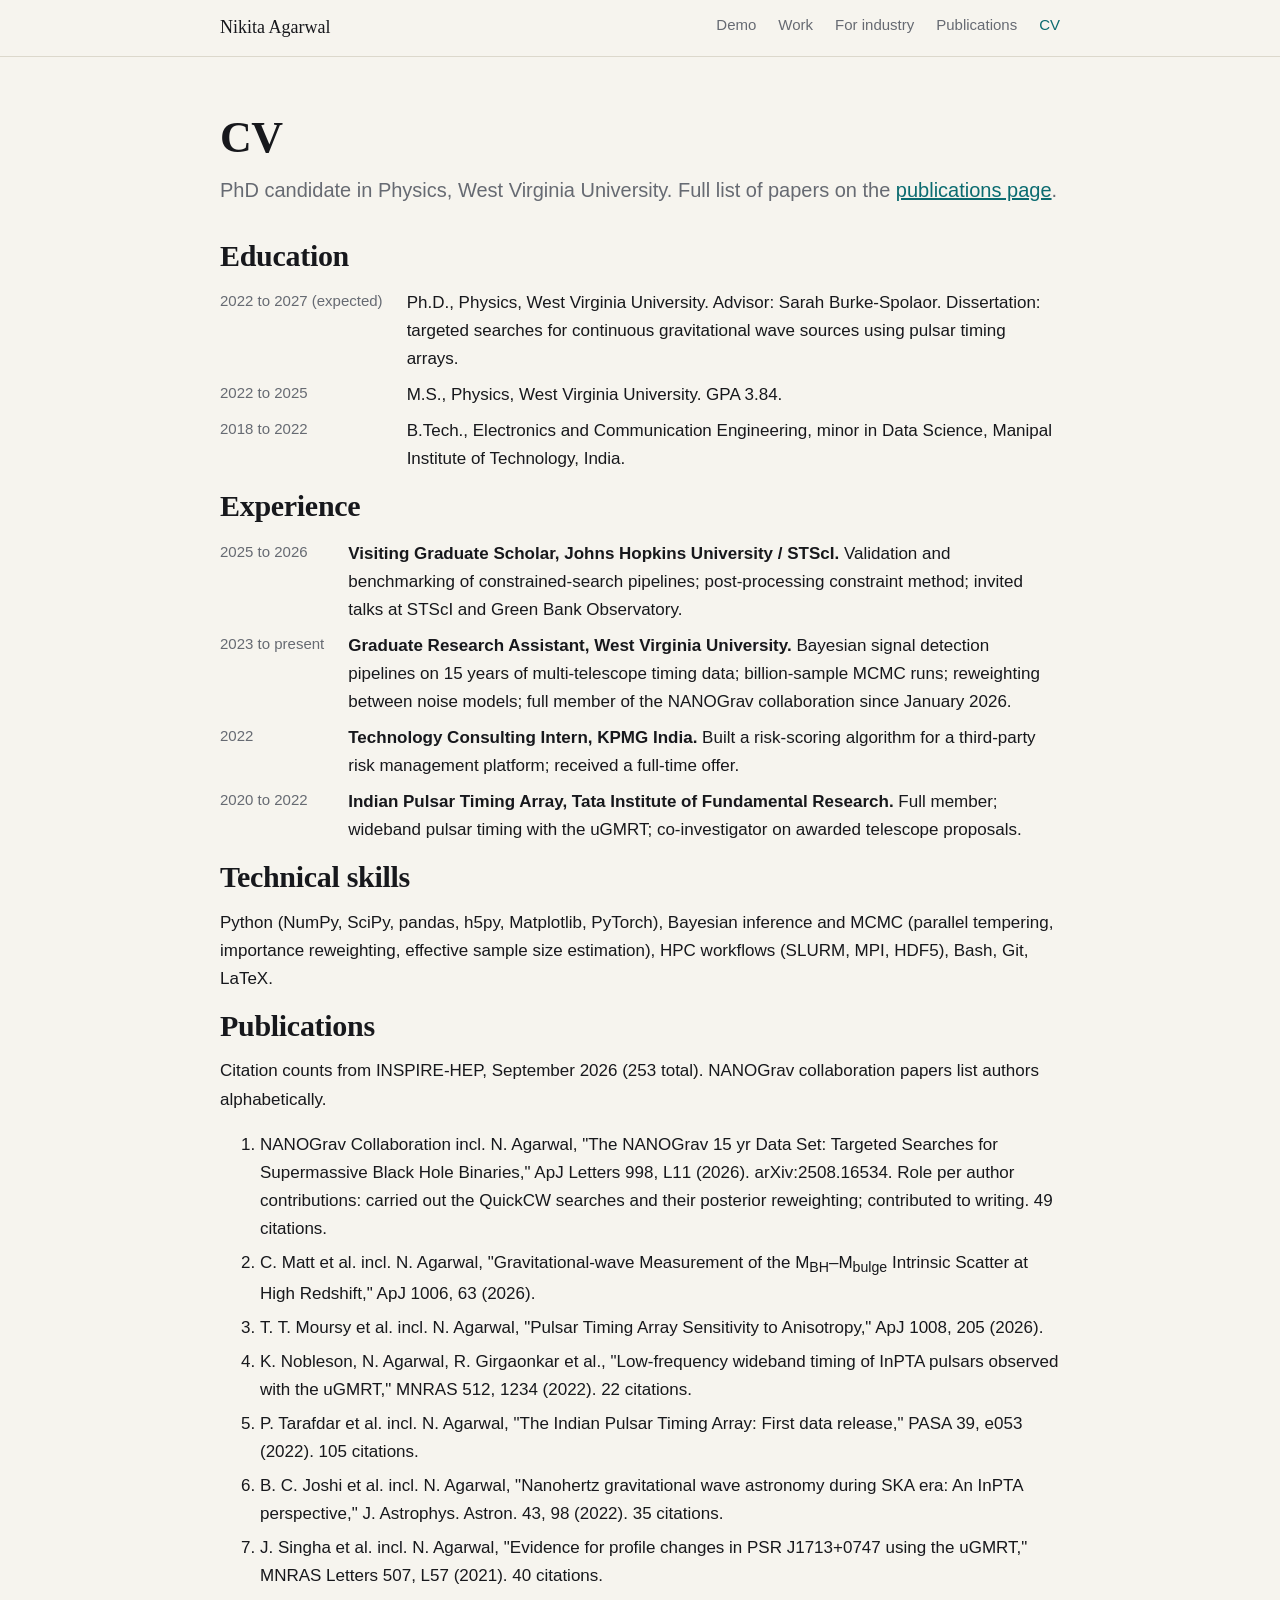
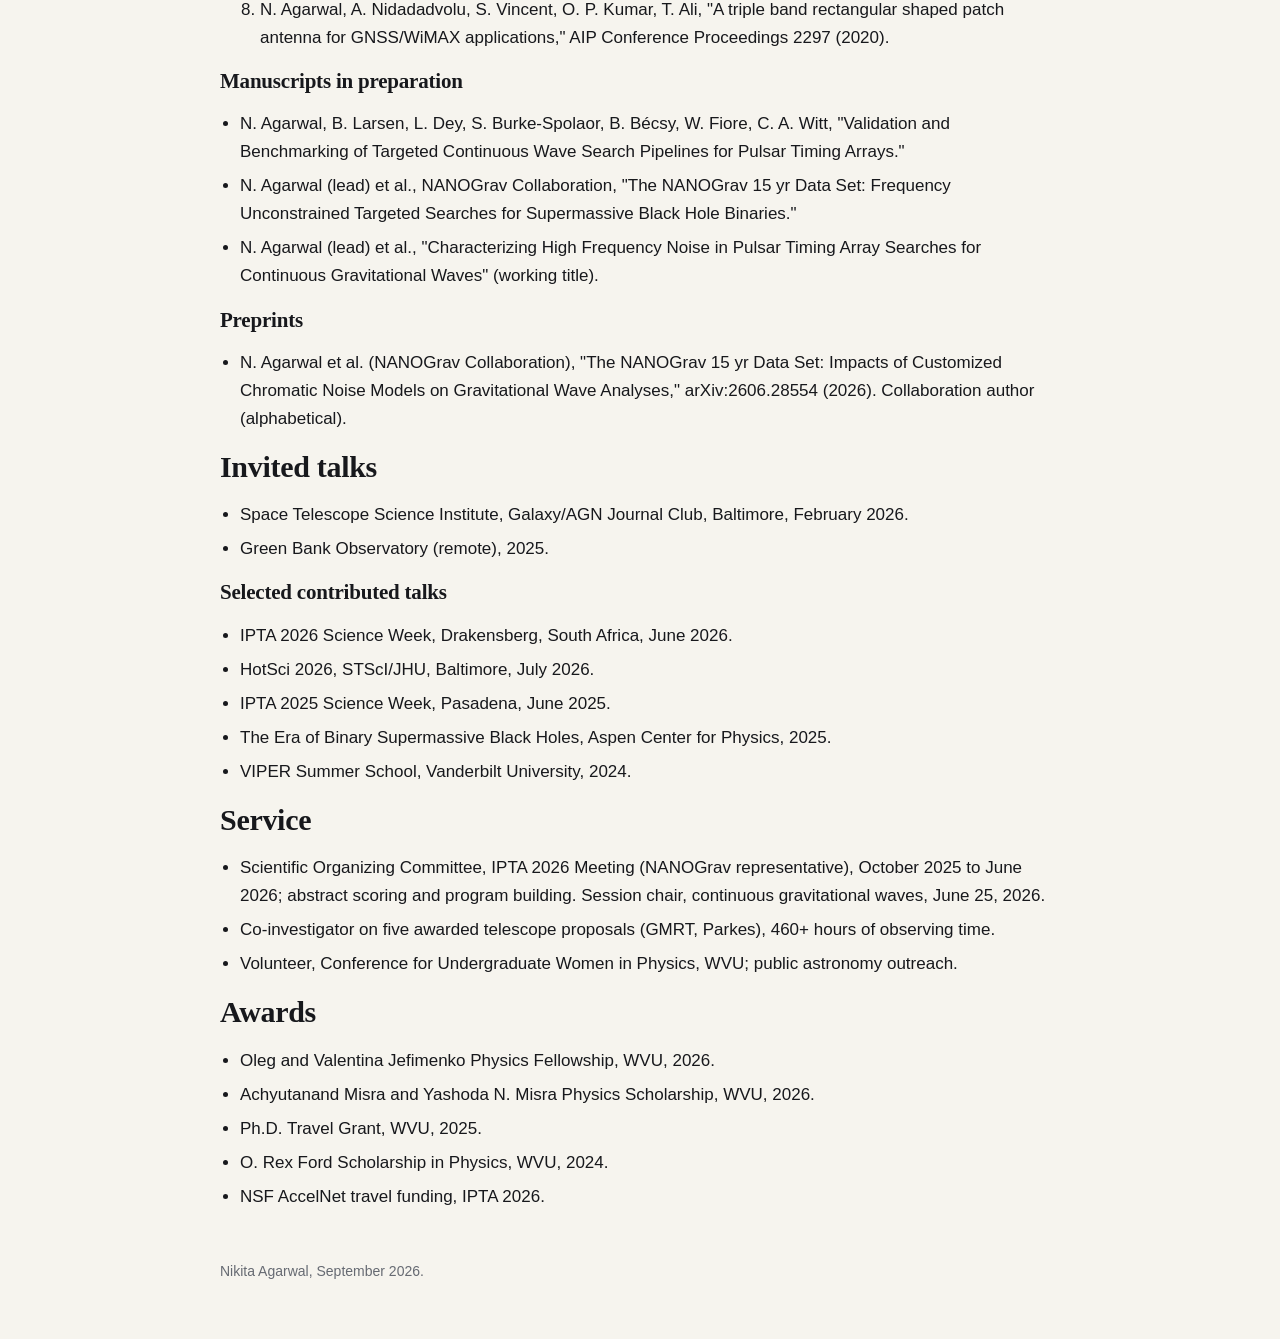
==== commit b7dfd1c9: "Remove beta label, May 2027 finish date, plain-language styles" ====
--- a/cv.html
+++ b/cv.html
@@ -9,7 +9,7 @@
 </head>
 <body>
 <div class="nav"><div class="wrap">
-  <a class="brand" href="index.html">Nikita Agarwal</a><span class="beta" title="This site is a work in progress">beta</span>
+  <a class="brand" href="index.html">Nikita Agarwal</a>
   <ul>
     <li><a href="index.html#demo">Demo</a></li>
     <li><a href="index.html#work">Work</a></li>
@@ -96,7 +96,7 @@
   </ul>
 </main>
 
-<footer><div class="wrap"><span>Nikita Agarwal, September 2026. This site is a beta version and still being built.</span></div></footer>
+<footer><div class="wrap"><span>Nikita Agarwal, September 2026.</span></div></footer>
 <script src="script.js"></script>
 </body>
 </html>
--- a/style.css
+++ b/style.css
@@ -31,7 +31,8 @@
 
 /* nav */
 .nav { position: sticky; top: 0; z-index: 10; background: color-mix(in srgb, var(--bg) 88%, transparent); backdrop-filter: blur(8px); border-bottom: 1px solid var(--line); }
-.nav .wrap { display: flex; align-items: center; justify-content: space-between; height: 56px; }
+.nav .wrap { display: flex; align-items: center; height: 56px; }
+.nav .wrap ul { margin-left: auto; }
 .nav .brand { font-family: var(--serif); font-size: 18px; color: var(--fg); text-decoration: none; }
 .nav ul { list-style: none; margin: 0; padding: 0; display: flex; gap: 22px; }
 .nav a { color: var(--muted); text-decoration: none; font-size: 15px; }
@@ -144,3 +145,8 @@
 .callout { border-left: 3px solid var(--accent); padding: 4px 0 4px 16px; font-size: 18px; max-width: 62ch; }
 
 .beta { font-size: 11px; letter-spacing: .08em; text-transform: uppercase; color: var(--accent2); border: 1px solid var(--accent2); border-radius: 999px; padding: 2px 8px; margin-left: 10px; vertical-align: middle; }
+
+.tldr { border: 1px solid var(--accent2); border-radius: 10px; padding: 14px 18px; margin: 8px 0 28px; }
+.tldr-h { font-size: 12px; letter-spacing: .08em; text-transform: uppercase; color: var(--accent2); margin-bottom: 6px; font-weight: 600; }
+.tldr ul { margin: 0; padding-left: 18px; }
+.tldr li { margin: 4px 0; }
